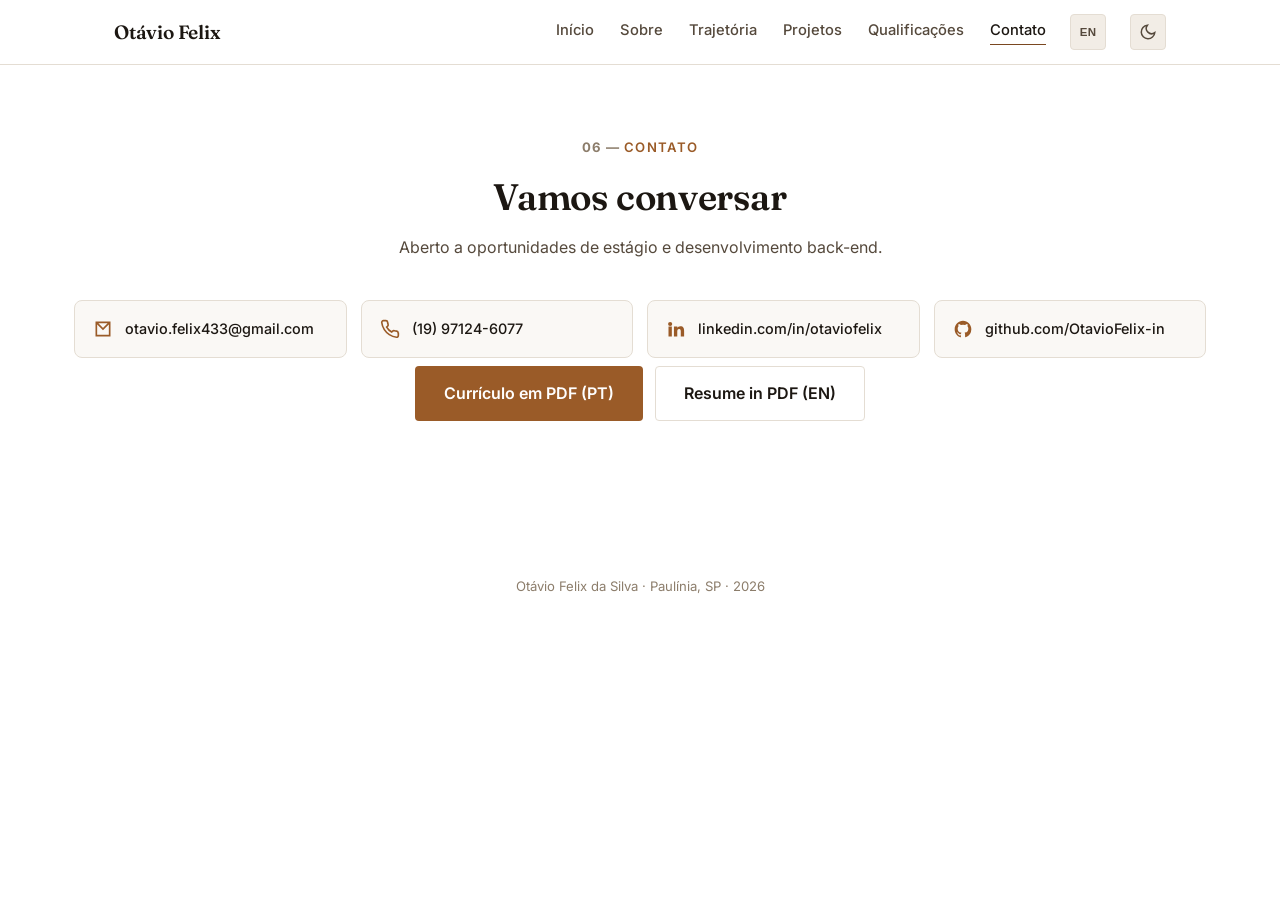
==== contato.html @ 4c93fb9f "Reestrutura o site em paginas separadas, adiciona certificados nas skills, fundo do hero, fotos e ci" ====
<!DOCTYPE html>
<html lang="pt-BR" data-theme="light">
<head>
<meta charset="UTF-8">
<meta name="viewport" content="width=device-width, initial-scale=1.0">
<title>Contato — Otávio Felix da Silva</title>
<meta name="description" content="Fale com Otávio Felix da Silva: e-mail, telefone, LinkedIn, GitHub e download do currículo.">
<link rel="preconnect" href="https://fonts.googleapis.com">
<link rel="preconnect" href="https://fonts.gstatic.com" crossorigin>
<link href="https://fonts.googleapis.com/css2?family=Inter:wght@400;500;600;700;800&family=Fraunces:ital,opsz,wght@0,9..144,500;0,9..144,600;0,9..144,700;1,9..144,500&display=swap" rel="stylesheet">
<link rel="icon" href="assets/favicon.svg" type="image/svg+xml">
<link rel="stylesheet" href="css/style.css">
</head>
<body>

<a class="skip-link" href="#conteudo" data-en="Skip to content">Pular para o conteúdo</a>

<header class="nav" id="nav">
  <div class="nav-inner">
    <a href="index.html" class="nav-logo">Otávio Felix</a>
    <nav class="nav-links" id="nav-links">
      <a href="index.html" data-en="Home">Início</a>
      <a href="sobre.html" data-en="About">Sobre</a>
      <a href="trajetoria.html" data-en="Journey">Trajetória</a>
      <a href="projetos.html" data-en="Projects">Projetos</a>
      <a href="skills.html" data-en="Qualifications">Qualificações</a>
      <a href="contato.html" class="active" data-en="Contact">Contato</a>
    </nav>
    <button id="lang-toggle" class="lang-toggle" aria-label="Switch language / Mudar idioma" title="PT / EN">
      <span id="lang-toggle-label">EN</span>
    </button>
    <button id="theme-toggle" class="theme-toggle" aria-label="Alternar tema claro/escuro" title="Alternar tema">
      <svg id="icon-sun" viewBox="0 0 24 24" width="18" height="18" fill="none" stroke="currentColor" stroke-width="2"><circle cx="12" cy="12" r="4"/><path d="M12 2v2M12 20v2M4.9 4.9l1.4 1.4M17.7 17.7l1.4 1.4M2 12h2M20 12h2M4.9 19.1l1.4-1.4M17.7 6.3l1.4-1.4"/></svg>
      <svg id="icon-moon" viewBox="0 0 24 24" width="18" height="18" fill="none" stroke="currentColor" stroke-width="2"><path d="M21 12.8A9 9 0 1 1 11.2 3 7 7 0 0 0 21 12.8Z"/></svg>
    </button>
    <button id="nav-toggle" class="nav-toggle" aria-label="Abrir menu" aria-expanded="false">
      <span></span><span></span><span></span>
    </button>
  </div>
</header>

<main id="conteudo">

  <section class="section section-first section-contact" id="contato">
    <p class="section-eyebrow" data-num="06" data-en="Contact">Contato</p>
    <h2 class="section-title" data-en="Let's talk">Vamos conversar</h2>
    <p class="section-lead" data-en="Open to internship and software development opportunities.">Aberto a oportunidades de estágio e desenvolvimento back-end.</p>

    <div class="contact-grid">
      <a class="contact-item" href="mailto:otavio.felix433@gmail.com">
        <svg viewBox="0 0 24 24" width="20" height="20" fill="none" stroke="currentColor" stroke-width="2"><path d="M4 4h16v16H4V4Zm0 0 8 8 8-8"/></svg>
        <span>otavio.felix433@gmail.com</span>
      </a>
      <a class="contact-item" href="tel:+5519971246077">
        <svg viewBox="0 0 24 24" width="20" height="20" fill="none" stroke="currentColor" stroke-width="2"><path d="M22 16.9v3a2 2 0 0 1-2.2 2 19.8 19.8 0 0 1-8.6-3.1 19.5 19.5 0 0 1-6-6A19.8 19.8 0 0 1 2.1 4.2 2 2 0 0 1 4.1 2h3a2 2 0 0 1 2 1.7c.1.9.3 1.8.6 2.7a2 2 0 0 1-.5 2.1L8 9.7a16 16 0 0 0 6 6l1.2-1.2a2 2 0 0 1 2.1-.5c.9.3 1.8.5 2.7.6a2 2 0 0 1 1.7 2Z"/></svg>
        <span>(19) 97124-6077</span>
      </a>
      <a class="contact-item" href="https://www.linkedin.com/in/otaviofelix" target="_blank" rel="noopener">
        <svg viewBox="0 0 24 24" width="20" height="20" fill="currentColor"><path d="M4.98 3.5a2.5 2.5 0 1 1 0 5 2.5 2.5 0 0 1 0-5ZM3 9h4v12H3V9Zm7 0h3.6v1.64h.05c.5-.95 1.73-1.95 3.56-1.95 3.81 0 4.52 2.5 4.52 5.76V21h-4v-5.9c0-1.4-.03-3.2-1.95-3.2-1.96 0-2.26 1.53-2.26 3.1V21h-4V9Z"/></svg>
        <span>linkedin.com/in/otaviofelix</span>
      </a>
      <a class="contact-item" href="https://github.com/OtavioFelix-in" target="_blank" rel="noopener">
        <svg viewBox="0 0 24 24" width="20" height="20" fill="currentColor"><path d="M12 2C6.48 2 2 6.58 2 12.25c0 4.53 2.87 8.37 6.84 9.73.5.1.68-.22.68-.5v-1.93c-2.78.62-3.37-1.36-3.37-1.36-.46-1.2-1.11-1.52-1.11-1.52-.9-.63.07-.62.07-.62 1 .07 1.53 1.05 1.53 1.05.9 1.56 2.34 1.11 2.91.85.09-.66.35-1.11.64-1.37-2.22-.26-4.56-1.14-4.56-5.05 0-1.12.39-2.03 1.03-2.75-.1-.26-.45-1.31.1-2.73 0 0 .84-.28 2.75 1.05a9.3 9.3 0 0 1 5 0c1.91-1.33 2.75-1.05 2.75-1.05.55 1.42.2 2.47.1 2.73.64.72 1.03 1.63 1.03 2.75 0 3.92-2.34 4.78-4.57 5.04.36.32.68.95.68 1.92v2.85c0 .28.18.6.69.5A10.26 10.26 0 0 0 22 12.25C22 6.58 17.52 2 12 2Z"/></svg>
        <span>github.com/OtavioFelix-in</span>
      </a>
    </div>

    <div class="hero-actions hero-actions-center">
      <a href="assets/curriculo-otavio-felix.pdf" class="btn btn-primary btn-lg" download>Currículo em PDF (PT)</a>
      <a href="assets/resume-otavio-felix.pdf" class="btn btn-ghost btn-lg" download>Resume in PDF (EN)</a>
    </div>
  </section>

</main>

<footer class="footer">
  <p>Otávio Felix da Silva · Paulínia, SP · <span id="year"></span></p>
</footer>

<script src="js/main.js"></script>
</body>
</html>
---- css/style.css ----
/* ============ Tokens ============ */
/* Papel de cor (regra fixa, não decorativa):
   Tema escuro (fundo preto) → acento é azul/ciano, ponto a ponto.
   Tema claro (fundo branco) → acento vira marrom/âmbar, combinando com o branco.
   --db (ciano) é reservado, nos dois temas, só para banco de dados:
   tags de SQL/PL/SQL/Oracle e o ponto da timeline em itens de trabalho técnico.
   --personal (roxo) = pontos pessoais da timeline. */
:root {
  --bg: #000000;
  --bg-elev: #111111;
  --bg-elev-2: #191919;
  --border: #2a2a2a;
  --text: #f2f0ee;
  --text-dim: #a8a29a;
  --text-dimmer: #6f6a63;
  --accent: #22d3ee;
  --accent-dim: #0e7490;
  --accent-soft: rgba(34, 211, 238, 0.12);
  --accent-ink: #06131a;
  --db: #22d3ee;
  --db-dim: #0e7490;
  --db-soft: rgba(34, 211, 238, 0.12);
  --work: #22d3ee;
  --personal: #a78bfa;
  --radius: 8px;
  --shadow: 0 10px 30px -12px rgba(0,0,0,0.6);
  --maxw: 1180px;
  --maxw-text: 760px;
  --serif: 'Fraunces', Georgia, serif;
}

[data-theme="light"] {
  --bg: #ffffff;
  --bg-elev: #faf8f5;
  --bg-elev-2: #f2ede6;
  --border: #e4ddd3;
  --text: #1c1712;
  --text-dim: #55493c;
  --text-dimmer: #8c7d6b;
  --accent: #9a5b28;
  --accent-dim: #7a4720;
  --accent-soft: rgba(154, 91, 40, 0.1);
  --accent-ink: #ffffff;
  --db: #0891b2;
  --db-dim: #0e7490;
  --db-soft: rgba(8, 145, 178, 0.1);
  --work: #9a5b28;
  --personal: #6f7d4a;
}

* { box-sizing: border-box; }
html { scroll-behavior: smooth; }

body {
  margin: 0;
  background: var(--bg);
  color: var(--text);
  font-family: 'Inter', system-ui, -apple-system, Segoe UI, sans-serif;
  line-height: 1.6;
  -webkit-font-smoothing: antialiased;
  opacity: 0;
  transition: opacity 0.22s ease;
}
body.page-loaded { opacity: 1; }
body.page-leaving { opacity: 0; }
@media (prefers-reduced-motion: reduce) {
  body { opacity: 1; transition: none; }
}

img { max-width: 100%; }

.skip-link {
  position: absolute;
  left: -999px;
  top: 0;
  background: var(--accent);
  color: #06131a;
  padding: 10px 16px;
  z-index: 200;
  border-radius: 0 0 8px 0;
  font-weight: 600;
}
.skip-link:focus { left: 0; }

/* ============ Nav ============ */
.nav {
  position: sticky;
  top: 0;
  z-index: 100;
  background: color-mix(in srgb, var(--bg) 85%, transparent);
  backdrop-filter: blur(10px);
  border-bottom: 1px solid var(--border);
}
.nav-inner {
  max-width: 1100px;
  margin: 0 auto;
  padding: 14px 24px;
  display: flex;
  align-items: center;
  gap: 24px;
}
.nav-logo {
  font-family: var(--serif);
  font-weight: 600;
  font-size: 1.2rem;
  color: var(--text);
  text-decoration: none;
  letter-spacing: -0.01em;
}
.nav-logo .dot { color: var(--accent); }
.nav-links {
  display: flex;
  gap: 26px;
  margin-left: auto;
}
.nav-links a {
  position: relative;
  color: var(--text-dim);
  text-decoration: none;
  font-size: 0.92rem;
  font-weight: 500;
  padding-bottom: 2px;
  transition: color 0.15s;
}
.nav-links a::after {
  content: '';
  position: absolute;
  left: 0;
  right: 100%;
  bottom: 0;
  height: 1px;
  background: var(--accent);
  transition: right 0.2s ease;
}
.nav-links a:hover { color: var(--text); }
.nav-links a:hover::after { right: 0; }
.nav-links a.active { color: var(--text); }
.nav-links a.active::after { right: 0; background: var(--accent-dim); }

.theme-toggle,
.lang-toggle {
  background: var(--bg-elev-2);
  border: 1px solid var(--border);
  color: var(--text-dim);
  width: 36px;
  height: 36px;
  border-radius: 4px;
  display: flex;
  align-items: center;
  justify-content: center;
  cursor: pointer;
  transition: color 0.15s, border-color 0.15s;
}
.theme-toggle:hover,
.lang-toggle:hover { color: var(--accent); border-color: var(--accent-dim); }
.theme-toggle svg { width: 18px; height: 18px; flex-shrink: 0; }
.lang-toggle {
  font-size: 0.72rem;
  font-weight: 700;
  letter-spacing: 0.02em;
}
#icon-moon { display: none; }
[data-theme="light"] #icon-sun { display: none; }
[data-theme="light"] #icon-moon { display: block; }

.nav-toggle {
  display: none;
  background: none;
  border: none;
  width: 36px;
  height: 36px;
  flex-direction: column;
  justify-content: center;
  align-items: center;
  gap: 5px;
  cursor: pointer;
}
.nav-toggle span {
  width: 20px;
  height: 2px;
  background: var(--text);
  border-radius: 2px;
}

/* ============ Hero ============ */
.hero {
  min-height: 88vh;
  display: flex;
  flex-direction: column;
  align-items: center;
  justify-content: center;
  padding: 80px 24px 40px;
  position: relative;
  overflow: hidden;
}
.hero::before {
  content: '';
  position: absolute;
  inset: 0;
  z-index: 0;
  background-image: url('../assets/hero-bg.png');
  background-size: cover;
  background-position: 78% center;
  opacity: 0;
}
[data-theme="light"] .hero::before { opacity: 0.5; }
.hero::after {
  content: '';
  position: absolute;
  inset: 0;
  z-index: 0;
  background: linear-gradient(
    to right,
    var(--bg) 0%,
    var(--bg) 46%,
    color-mix(in srgb, var(--bg) 55%, transparent) 62%,
    transparent 82%
  );
}
.hero-inner { position: relative; z-index: 1; }
@media (max-width: 900px) {
  .hero::before,
  .hero::after { display: none; }
}
.hero-inner {
  max-width: var(--maxw);
  width: 100%;
  display: grid;
  grid-template-columns: minmax(220px, 340px) 1fr;
  gap: 56px;
  align-items: center;
}

.hero-photo {
  width: 100%;
  aspect-ratio: 1 / 1;
  border-radius: 6px;
  overflow: hidden;
  border: 1px solid var(--border);
  display: flex;
  align-items: center;
  justify-content: center;
  background: var(--bg-elev-2);
  position: relative;
}
.hero-photo img { width: 100%; height: 100%; object-fit: cover; object-position: center 28%; }
.hero-photo-fallback {
  position: absolute;
  inset: 0;
  display: none;
  align-items: center;
  justify-content: center;
  font-weight: 800;
  font-size: 3rem;
  color: var(--accent);
  background: var(--accent-soft);
}
.hero-photo.no-photo img { display: none; }
.hero-photo.no-photo .hero-photo-fallback { display: flex; }

.hero-eyebrow {
  color: var(--accent);
  font-weight: 600;
  font-size: 0.85rem;
  letter-spacing: 0.08em;
  text-transform: uppercase;
  margin: 0 0 12px;
}
.hero h1 {
  font-family: var(--serif);
  font-size: clamp(2.4rem, 4.5vw, 3.6rem);
  font-weight: 600;
  letter-spacing: -0.01em;
  margin: 0 0 14px;
}
.hero-role {
  color: var(--text-dim);
  font-size: 1.1rem;
  font-weight: 500;
  margin: 0 0 18px;
}
.hero-pitch {
  color: var(--text-dim);
  max-width: 560px;
  margin: 0 0 32px;
  font-size: 1.02rem;
}
.hero-actions {
  display: flex;
  flex-wrap: wrap;
  gap: 12px;
}
.hero-actions-center { justify-content: center; }

.scroll-cue {
  position: absolute;
  bottom: 28px;
  left: 50%;
  transform: translateX(-50%);
  color: var(--text-dimmer);
  animation: bob 2s ease-in-out infinite;
}
@keyframes bob {
  0%, 100% { transform: translate(-50%, 0); }
  50% { transform: translate(-50%, 8px); }
}

/* ============ Buttons ============ */
.btn {
  display: inline-flex;
  align-items: center;
  justify-content: center;
  gap: 8px;
  padding: 11px 22px;
  border-radius: 4px;
  font-weight: 600;
  font-size: 0.92rem;
  text-decoration: none;
  border: 1px solid transparent;
  cursor: pointer;
  transition: transform 0.15s, background 0.15s, border-color 0.15s, opacity 0.15s;
}
.btn:hover { transform: translateY(-2px); }
.btn-primary {
  background: var(--accent);
  color: var(--accent-ink);
}
.btn-primary:hover { background: var(--accent); opacity: 0.92; }
.btn-ghost {
  background: transparent;
  border-color: var(--border);
  color: var(--text);
}
.btn-ghost:hover { border-color: var(--accent-dim); }
.btn-icon {
  width: 42px;
  height: 42px;
  padding: 0;
  border-radius: 4px;
  background: var(--bg-elev-2);
  border-color: var(--border);
  color: var(--text-dim);
  flex-shrink: 0;
}
.btn-icon:hover { color: var(--accent); border-color: var(--accent-dim); }
.btn-icon svg { width: 20px; height: 20px; flex-shrink: 0; }
.btn-lg { padding: 14px 28px; font-size: 1rem; margin-top: 8px; }

/* ============ Sections ============ */
.section {
  max-width: var(--maxw);
  margin: 0 auto;
  padding: 110px 24px;
}
.section-eyebrow {
  color: var(--accent);
  font-weight: 600;
  font-size: 0.82rem;
  letter-spacing: 0.08em;
  text-transform: uppercase;
  margin: 0 0 10px;
}
.section-eyebrow[data-num]::before {
  content: attr(data-num) " — ";
  color: var(--text-dimmer);
  font-weight: 700;
}
.section-title {
  font-family: var(--serif);
  font-size: clamp(1.7rem, 3.5vw, 2.3rem);
  font-weight: 600;
  letter-spacing: -0.01em;
  margin: 0 0 16px;
}
.section-lead {
  color: var(--text-dim);
  max-width: 680px;
  margin: -8px 0 40px;
}
/* Páginas sem Hero acima precisam de mais respiro no topo */
.section-first { padding-top: 72px; }

/* ============ About ============ */
.about-grid {
  display: grid;
  grid-template-columns: 1.4fr 1fr;
  gap: 48px;
  align-items: start;
  margin-top: 32px;
}
.about-text p {
  color: var(--text-dim);
  margin: 0 0 18px;
}
.about-photo {
  margin: 32px 0;
  max-width: 380px;
}
.about-photo img {
  width: 100%;
  aspect-ratio: 4 / 3;
  object-fit: cover;
  display: block;
  border-radius: 6px;
  border: 1px solid var(--border);
}
.about-photo figcaption {
  margin-top: 12px;
  padding-left: 16px;
  border-left: 2px solid var(--accent);
}
.about-quote {
  display: block;
  font-family: var(--serif);
  font-style: italic;
  font-size: 1.05rem;
  color: var(--text);
  line-height: 1.5;
}
.about-photo cite {
  display: block;
  margin-top: 6px;
  font-style: normal;
  font-size: 0.82rem;
  color: var(--text-dimmer);
}
.about-facts {
  list-style: none;
  margin: 0;
  padding: 0;
  display: flex;
  flex-direction: column;
  gap: 18px;
}
.about-facts li {
  display: flex;
  flex-direction: column;
  gap: 4px;
  padding-bottom: 16px;
  border-bottom: 1px solid var(--border);
}
.about-facts strong {
  font-size: 0.8rem;
  color: var(--text-dimmer);
  text-transform: uppercase;
  letter-spacing: 0.05em;
}
.about-facts span { color: var(--text); font-weight: 500; }

/* ============ Timeline legend ============ */
.tl-legend {
  display: flex;
  gap: 20px;
  margin: 20px 0 0;
}
.tl-legend-item {
  display: inline-flex;
  align-items: center;
  gap: 8px;
  color: var(--text-dim);
  font-size: 0.85rem;
}
.tl-legend-dot {
  display: inline-block;
  width: 10px;
  height: 10px;
  border-radius: 50%;
  background: var(--bg);
  border: 2px solid var(--work);
}
.tl-legend-dot-personal { border-color: var(--personal); }

.tl-badge-current {
  display: inline-block;
  font-size: 0.7rem;
  font-weight: 700;
  letter-spacing: 0.03em;
  text-transform: uppercase;
  color: var(--accent-ink);
  background: var(--accent);
  padding: 2px 9px;
  border-radius: 3px;
  vertical-align: middle;
  margin-right: 4px;
}

/* ============ Timeline ============ */
.timeline {
  list-style: none;
  margin: 40px 0 0;
  padding: 0;
  position: relative;
}
.timeline::before {
  content: '';
  position: absolute;
  left: 7px;
  top: 6px;
  bottom: 6px;
  width: 2px;
  background: var(--border);
}
.tl-item {
  position: relative;
  padding: 0 0 44px 34px;
}
.tl-item:last-child { padding-bottom: 0; }
.tl-dot {
  position: absolute;
  left: 0;
  top: 4px;
  width: 16px;
  height: 16px;
  border-radius: 50%;
  background: var(--bg);
  border: 2px solid var(--work);
}
.tl-personal .tl-dot { border-color: var(--personal); }
.tl-content {
  display: grid;
  grid-template-columns: 140px 1fr;
  gap: 28px;
  align-items: start;
}
.tl-year {
  padding-top: 3px;
  font-size: 0.8rem;
  font-weight: 700;
  color: var(--work);
  letter-spacing: 0.03em;
}
.tl-personal .tl-year { color: var(--personal); }
.tl-body h3 {
  font-family: var(--serif);
  margin: 0 0 8px;
  font-size: 1.25rem;
  font-weight: 600;
}
.tl-body p {
  margin: 0;
  color: var(--text-dim);
  font-size: 0.97rem;
  max-width: 680px;
}

/* ============ Cards / Projects ============ */
.cards {
  display: grid;
  grid-template-columns: repeat(auto-fit, minmax(240px, 1fr));
  gap: 20px;
  margin-top: 32px;
}
.card {
  background: var(--bg-elev);
  border: 1px solid var(--border);
  border-radius: var(--radius);
  padding: 24px;
  display: flex;
  flex-direction: column;
  gap: 12px;
  transition: border-color 0.2s, transform 0.2s;
}
.card:hover { border-color: var(--accent-dim); transform: translateY(-3px); }
a.card { text-decoration: none; color: inherit; }
.card-top h3 { font-family: var(--serif); font-weight: 600; margin: 0 0 10px; font-size: 1.15rem; }
.card-tags { display: flex; flex-wrap: wrap; gap: 6px; }
.card-tags span {
  font-size: 0.72rem;
  font-weight: 600;
  background: var(--accent-soft);
  color: var(--accent);
  padding: 4px 10px;
  border-radius: 3px;
}
/* Ciano reservado só para banco de dados */
.chips-db span,
.chips-db a {
  background: var(--db-soft);
  color: var(--db);
}
.card-problem, .card-solution {
  margin: 0;
  font-size: 0.9rem;
  color: var(--text-dim);
}
.card-problem strong, .card-solution strong { color: var(--text); }
.card-link {
  margin-top: auto;
  color: var(--accent);
  text-decoration: none;
  font-weight: 600;
  font-size: 0.88rem;
}
.card-link[aria-disabled="true"] {
  color: var(--text-dimmer);
  pointer-events: none;
}

/* ============ Skills ============ */
.skills-grid {
  display: grid;
  grid-template-columns: repeat(auto-fit, minmax(220px, 1fr));
  gap: 28px;
  margin-top: 32px;
}
.skill-group h3 {
  font-size: 0.85rem;
  text-transform: uppercase;
  letter-spacing: 0.05em;
  color: var(--text-dimmer);
  margin: 0 0 12px;
}
.chips { display: flex; flex-wrap: wrap; gap: 8px; }
.chips span,
.chips a {
  background: var(--bg-elev-2);
  border: 1px solid var(--border);
  color: var(--text);
  padding: 6px 13px;
  border-radius: 3px;
  font-size: 0.85rem;
}
.chip-cert {
  position: relative;
  text-decoration: none;
  cursor: pointer;
  transition: border-color 0.15s, color 0.15s;
}
.chip-cert::after {
  content: '';
  position: absolute;
  top: -3px;
  right: -3px;
  width: 7px;
  height: 7px;
  border-radius: 50%;
  background: var(--accent);
  border: 1.5px solid var(--bg);
}
.chip-cert:hover { border-color: var(--accent-dim); color: var(--accent); }
.chips-db .chip-cert::after { background: var(--db); }
.soft-skills {
  margin-top: 44px;
  padding-top: 28px;
  border-top: 1px solid var(--border);
  display: flex;
  flex-wrap: wrap;
  gap: 8px;
}
.soft-skills span {
  color: var(--text-dim);
  font-size: 0.85rem;
}
.soft-skills span::after { content: '·'; margin-left: 8px; color: var(--text-dimmer); }
.soft-skills span:last-child::after { content: ''; }

.courses-note {
  margin-top: 40px;
  padding-top: 24px;
  border-top: 1px solid var(--border);
  color: var(--text-dimmer);
  font-size: 0.85rem;
}

/* ============ Contato ============ */
.section-contact { text-align: center; }
.section-contact .section-lead { margin-left: auto; margin-right: auto; }
.contact-grid {
  display: grid;
  grid-template-columns: repeat(auto-fit, minmax(220px, 1fr));
  gap: 14px;
  margin-top: 8px;
  text-align: left;
}
.contact-item {
  display: flex;
  align-items: center;
  gap: 12px;
  background: var(--bg-elev);
  border: 1px solid var(--border);
  border-radius: var(--radius);
  padding: 16px 18px;
  color: var(--text);
  text-decoration: none;
  font-size: 0.9rem;
  font-weight: 500;
  transition: border-color 0.2s, transform 0.2s;
}
.contact-item:hover { border-color: var(--accent-dim); transform: translateY(-2px); color: var(--accent); }
.contact-item svg { width: 20px; height: 20px; flex-shrink: 0; color: var(--accent); }

/* ============ Footer ============ */
.footer {
  text-align: center;
  padding: 32px 24px 40px;
  color: var(--text-dimmer);
  font-size: 0.82rem;
}

/* ============ Reveal on scroll ============ */
.reveal { opacity: 0; transform: translateY(16px); transition: opacity 0.6s ease, transform 0.6s ease; }
.reveal.is-visible { opacity: 1; transform: translateY(0); }

/* ============ Responsive ============ */
@media (max-width: 760px) {
  .nav-links {
    position: fixed;
    top: 62px;
    left: 0;
    right: 0;
    background: var(--bg-elev);
    border-bottom: 1px solid var(--border);
    flex-direction: column;
    padding: 20px 24px;
    gap: 16px;
    transform: translateY(-120%);
    transition: transform 0.25s ease;
  }
  .nav-links.open { transform: translateY(0); }
  .nav-toggle { display: flex; }
  .about-grid { grid-template-columns: 1fr; gap: 32px; }
  .section { padding: 80px 20px; }
  .tl-content { grid-template-columns: 1fr; gap: 6px; }
  .hero-inner {
    grid-template-columns: 1fr;
    text-align: center;
    justify-items: center;
  }
  .hero-photo { max-width: 220px; }
  .hero-pitch { margin-left: auto; margin-right: auto; }
  .hero-actions { justify-content: center; }
  .hero { min-height: auto; padding: 56px 20px 48px; }
  .nav-inner { padding: 12px 16px; gap: 12px; }
  .nav-logo { font-size: 1rem; }
  .section { padding: 64px 16px; }
  .courses li em { white-space: normal; }
  .btn { font-size: 0.88rem; padding: 10px 18px; }
}

@media (max-width: 380px) {
  .hero h1 { font-size: 1.9rem; }
  .hero-role { font-size: 0.98rem; }
}

@media (prefers-reduced-motion: reduce) {
  html { scroll-behavior: auto; }
  .reveal { opacity: 1; transform: none; transition: none; }
  .scroll-cue { animation: none; }
}
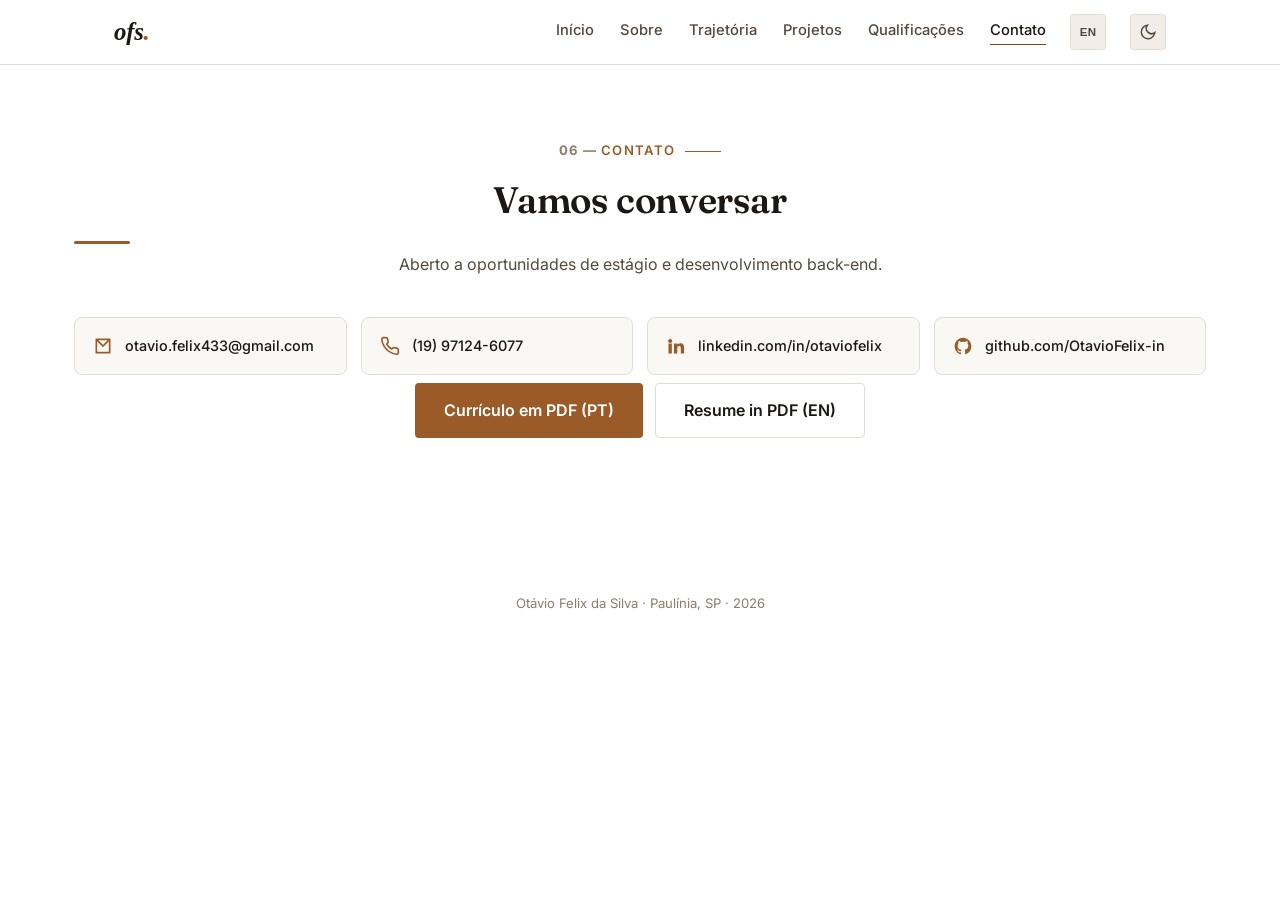
==== commit f4fe4a78: "Adiciona video de apresentacao (YouTube sob demanda), redesenha a pagina Sobre e adiciona animacoes " ====
--- a/contato.html
+++ b/contato.html
@@ -17,7 +17,7 @@
 
 <header class="nav" id="nav">
   <div class="nav-inner">
-    <a href="index.html" class="nav-logo">Otávio Felix</a>
+    <a href="index.html" class="nav-logo" aria-label="Otávio Felix — início">ofs<span class="dot">.</span></a>
     <nav class="nav-links" id="nav-links">
       <a href="index.html" data-en="Home">Início</a>
       <a href="sobre.html" data-en="About">Sobre</a>
--- a/css/style.css
+++ b/css/style.css
@@ -101,8 +101,10 @@
 }
 .nav-logo {
   font-family: var(--serif);
+  font-style: italic;
   font-weight: 600;
-  font-size: 1.2rem;
+  font-size: 1.55rem;
+  line-height: 1;
   color: var(--text);
   text-decoration: none;
   letter-spacing: -0.01em;
@@ -193,34 +195,25 @@
   position: relative;
   overflow: hidden;
 }
-.hero::before {
-  content: '';
-  position: absolute;
-  inset: 0;
+/* Arte do fundo: coluna à direita, some suave pra esquerda */
+.hero-art {
+  position: absolute;
+  top: 0;
+  right: 0;
   z-index: 0;
-  background-image: url('../assets/hero-bg.png');
-  background-size: cover;
-  background-position: 78% center;
-  opacity: 0;
-}
-[data-theme="light"] .hero::before { opacity: 0.5; }
-.hero::after {
-  content: '';
-  position: absolute;
-  inset: 0;
-  z-index: 0;
-  background: linear-gradient(
-    to right,
-    var(--bg) 0%,
-    var(--bg) 46%,
-    color-mix(in srgb, var(--bg) 55%, transparent) 62%,
-    transparent 82%
-  );
+  /* ocupa só a sobra lateral ao lado do conteúdo; some quando não cabe */
+  display: none;
+  width: min(calc((100vw - var(--maxw)) / 2 - 16px), 560px);
+  height: 100%;
+  -webkit-mask-image: linear-gradient(to right, transparent, #000 30%);
+  mask-image: linear-gradient(to right, transparent, #000 30%);
 }
 .hero-inner { position: relative; z-index: 1; }
-@media (max-width: 900px) {
-  .hero::before,
-  .hero::after { display: none; }
+@media (min-width: 2000px) {
+  .hero-art { display: block; }
+}
+@media (min-width: 1600px) {
+  :root { --maxw: 1280px; }
 }
 .hero-inner {
   max-width: var(--maxw);
@@ -380,6 +373,44 @@
 /* Páginas sem Hero acima precisam de mais respiro no topo */
 .section-first { padding-top: 72px; }
 
+/* ============ Vídeo (embed sob demanda) ============ */
+.section-video { padding-bottom: 40px; }
+.video-embed {
+  position: relative;
+  max-width: 960px;
+  aspect-ratio: 16 / 9;
+  border: 1px solid var(--border);
+  border-radius: var(--radius);
+  overflow: hidden;
+  background: var(--bg-elev);
+  box-shadow: var(--shadow);
+}
+.video-embed iframe,
+.video-play,
+.video-play img { position: absolute; inset: 0; width: 100%; height: 100%; }
+.video-play { padding: 0; border: 0; background: none; cursor: pointer; color: #fff; }
+.video-play img { object-fit: cover; transition: transform .4s ease, filter .3s ease; }
+.video-play:hover img { transform: scale(1.02); filter: brightness(.85); }
+.video-play-icon {
+  position: absolute;
+  top: 50%; left: 50%;
+  width: 76px; height: 76px;
+  margin: -38px 0 0 -38px;
+  display: flex; align-items: center; justify-content: center;
+  border-radius: 50%;
+  background: var(--accent);
+  color: var(--accent-ink);
+  box-shadow: 0 8px 24px -6px rgba(0,0,0,.5);
+  transition: transform .2s ease;
+}
+.video-play-icon svg { margin-left: 4px; }
+.video-play:hover .video-play-icon { transform: scale(1.08); }
+.video-play:focus-visible { outline: 3px solid var(--accent); outline-offset: -3px; }
+@media (max-width: 760px) {
+  .section-video { padding-bottom: 24px; }
+  .video-play-icon { width: 60px; height: 60px; margin: -30px 0 0 -30px; }
+}
+
 /* ============ About ============ */
 .about-grid {
   display: grid;
@@ -396,14 +427,32 @@
   margin: 32px 0;
   max-width: 380px;
 }
+/* Tratamento das fotos: tira o tom frio da luz e pinta com a cor do tema */
+.about-photo-frame {
+  position: relative;
+  overflow: hidden;
+  border-radius: 6px;
+  border: 1px solid var(--border);
+}
+.about-photo-frame::after {
+  content: '';
+  position: absolute;
+  inset: 0;
+  background: var(--accent);
+  mix-blend-mode: color;
+  opacity: 0.2;
+  pointer-events: none;
+}
+[data-theme="light"] .about-photo-frame::after { opacity: 0.55; }
 .about-photo img {
   width: 100%;
   aspect-ratio: 4 / 3;
   object-fit: cover;
+  object-position: 50% 42%;
   display: block;
-  border-radius: 6px;
-  border: 1px solid var(--border);
-}
+  filter: grayscale(1) contrast(1.12) brightness(0.85);
+}
+[data-theme="light"] .about-photo img { filter: grayscale(1) contrast(1.08) brightness(1.02); }
 .about-photo figcaption {
   margin-top: 12px;
   padding-left: 16px;
@@ -560,8 +609,9 @@
   gap: 12px;
   transition: border-color 0.2s, transform 0.2s;
 }
-.card:hover { border-color: var(--accent-dim); transform: translateY(-3px); }
+.card:hover { border-color: var(--accent-dim); transform: translateY(-5px); box-shadow: 0 18px 36px -18px color-mix(in srgb, var(--accent) 55%, transparent); }
 a.card { text-decoration: none; color: inherit; }
+.card-icon { display: block; width: 48px; height: 48px; margin-bottom: 16px; }
 .card-top h3 { font-family: var(--serif); font-weight: 600; margin: 0 0 10px; font-size: 1.15rem; }
 .card-tags { display: flex; flex-wrap: wrap; gap: 6px; }
 .card-tags span {
@@ -698,10 +748,223 @@
 }
 
 /* ============ Reveal on scroll ============ */
-.reveal { opacity: 0; transform: translateY(16px); transition: opacity 0.6s ease, transform 0.6s ease; }
+.reveal {
+  opacity: 0;
+  transform: translateY(22px);
+  transition: opacity 0.7s ease, transform 0.7s cubic-bezier(.2,.7,.2,1);
+  transition-delay: var(--d, 0ms);
+}
 .reveal.is-visible { opacity: 1; transform: translateY(0); }
+.reveal-left { transform: translateX(-32px); }
+.reveal-right { transform: translateX(32px); }
+.reveal-left.is-visible, .reveal-right.is-visible { transform: translateX(0); }
+/* cards: depois de aparecer, voltam a responder rápido ao hover */
+.card.reveal.is-visible { transition: opacity 0.7s ease var(--d,0ms), transform 0.2s ease, border-color 0.2s, box-shadow 0.2s; }
+
+
+/* ============ Movimento (loops e entradas) ============ */
+/* Barra de progresso de leitura */
+.scroll-progress {
+  position: absolute;
+  left: 0; bottom: -1px;
+  height: 2px; width: 100%;
+  background: linear-gradient(90deg, var(--accent-dim), var(--accent));
+  transform: scaleX(0);
+  transform-origin: left;
+  pointer-events: none;
+}
+
+/* Título: traço que se desenha quando a seção aparece */
+.section-title { position: relative; padding-bottom: 14px; }
+.section-title::after {
+  content: '';
+  position: absolute;
+  left: 0; bottom: 0;
+  width: 56px; height: 3px; border-radius: 2px;
+  background: var(--accent);
+  transform: scaleX(0);
+  transform-origin: left;
+  transition: transform 0.7s cubic-bezier(.2,.7,.2,1) 0.3s;
+}
+.is-visible .section-title::after, .section-title.is-visible::after { transform: scaleX(1); }
+.section-eyebrow { position: relative; display: inline-block; }
+.section-eyebrow::after {
+  content: '';
+  display: inline-block;
+  width: 0; height: 1px;
+  margin-left: 10px; vertical-align: middle;
+  background: var(--accent);
+  transition: width 0.8s ease 0.2s;
+}
+.is-visible .section-eyebrow::after { width: 36px; }
+
+/* Hero: aura que passeia, foto que flutua e pulsa */
+.hero::before {
+  content: '';
+  position: absolute;
+  width: 520px; height: 520px;
+  left: -140px; top: 8%;
+  border-radius: 50%;
+  background: radial-gradient(circle, var(--accent-soft), transparent 68%);
+  animation: drift 16s ease-in-out infinite alternate;
+  pointer-events: none;
+}
+@keyframes drift {
+  from { transform: translate(0, 0) scale(1); }
+  to   { transform: translate(180px, 60px) scale(1.25); }
+}
+.hero-photo, .about-portrait { animation: float 6s ease-in-out infinite, ringPulse 3.6s ease-out infinite; }
+@keyframes float {
+  0%, 100% { transform: translateY(0); }
+  50% { transform: translateY(-10px); }
+}
+@keyframes ringPulse {
+  0%   { box-shadow: 0 0 0 0 color-mix(in srgb, var(--accent) 45%, transparent); }
+  70%, 100% { box-shadow: 0 0 0 20px transparent; }
+}
+.hero-text > * { animation: rise 0.8s cubic-bezier(.2,.7,.2,1) both; }
+.hero-text > :nth-child(1) { animation-delay: .15s; }
+.hero-text > :nth-child(2) { animation-delay: .27s; }
+.hero-text > :nth-child(3) { animation-delay: .39s; }
+.hero-text > :nth-child(4) { animation-delay: .51s; }
+.hero-text > :nth-child(5) { animation-delay: .63s; }
+@keyframes rise {
+  from { opacity: 0; transform: translateY(18px); }
+  to   { opacity: 1; transform: translateY(0); }
+}
+.cursor-blink { animation: blink 1.1s steps(1) infinite; }
+@keyframes blink { 50% { opacity: 0; } }
+.pulse-dot { animation: dotPulse 2.4s ease-in-out infinite; transform-box: fill-box; transform-origin: center; }
+@keyframes dotPulse {
+  0%, 100% { transform: scale(1); opacity: 1; }
+  50% { transform: scale(2.2); opacity: .45; }
+}
+
+/* Faixa de tecnologias (loop infinito) */
+.marquee {
+  display: flex;
+  overflow: hidden;
+  border-block: 1px solid var(--border);
+  background: var(--bg-elev);
+  -webkit-mask-image: linear-gradient(to right, transparent, #000 8%, #000 92%, transparent);
+  mask-image: linear-gradient(to right, transparent, #000 8%, #000 92%, transparent);
+}
+.marquee-track {
+  display: flex;
+  flex-shrink: 0;
+  min-width: 100%;
+  justify-content: space-around;
+  animation: marquee 32s linear infinite;
+}
+.marquee:hover .marquee-track { animation-play-state: paused; }
+.marquee-track span {
+  padding: 16px 28px;
+  font-family: ui-monospace, Consolas, monospace;
+  font-size: 0.92rem;
+  color: var(--text-dim);
+  white-space: nowrap;
+}
+.marquee-track span::before { content: '/ '; color: var(--accent); }
+@keyframes marquee { to { transform: translateX(-100%); } }
+
+/* ============ Sobre (redesenhado) ============ */
+.about-intro {
+  display: grid;
+  grid-template-columns: minmax(220px, 340px) 1fr;
+  gap: 56px;
+  align-items: center;
+}
+.about-portrait {
+  position: relative;
+  aspect-ratio: 1 / 1;
+  border-radius: 6px;
+  border: 1px solid var(--border);
+  background: var(--bg-elev-2);
+  overflow: hidden;
+}
+.about-portrait img { width: 100%; height: 100%; object-fit: cover; object-position: center 28%; display: block; }
+.about-portrait-fallback {
+  position: absolute; inset: 0; display: none;
+  align-items: center; justify-content: center;
+  font-weight: 800; font-size: 3rem; color: var(--accent); background: var(--accent-soft);
+}
+.about-portrait.no-photo img { display: none; }
+.about-portrait.no-photo .about-portrait-fallback { display: flex; }
+.about-lead { color: var(--text-dim); font-size: 1.05rem; max-width: 600px; margin: 0 0 28px; }
+.about-intro-text .section-title { font-size: clamp(2rem, 4vw, 3rem); }
+
+.stats {
+  display: grid;
+  grid-template-columns: repeat(3, 1fr);
+  gap: 16px;
+  margin-top: 64px;
+}
+.stat {
+  padding: 24px 20px;
+  text-align: center;
+  border: 1px solid var(--border);
+  border-radius: var(--radius);
+  background: var(--bg-elev);
+}
+.stat.is-visible { transition: opacity 0.7s ease var(--d,0ms), transform 0.2s ease, border-color 0.2s; }
+.stat.is-visible:hover { border-color: var(--accent-dim); transform: translateY(-4px); }
+.stat-num {
+  display: block;
+  font-family: var(--serif);
+  font-size: clamp(2.2rem, 5vw, 3.2rem);
+  font-weight: 600;
+  line-height: 1.1;
+  color: var(--accent);
+}
+.stat-label { color: var(--text-dim); font-size: 0.88rem; }
+
+.about .about-facts {
+  display: grid;
+  grid-template-columns: repeat(2, 1fr);
+  gap: 16px;
+  margin-top: 16px;
+}
+.about .about-facts li {
+  padding: 18px 20px;
+  border: 1px solid var(--border);
+  border-left: 3px solid var(--accent);
+  border-radius: var(--radius);
+  background: var(--bg-elev);
+}
+.about .about-facts li.is-visible { transition: opacity 0.7s ease var(--d,0ms), transform 0.2s ease, border-color 0.2s; }
+.about .about-facts li.is-visible:hover { transform: translateX(6px); border-color: var(--accent-dim); border-left-color: var(--accent); }
+
+.about-story { display: flex; flex-direction: column; gap: 56px; }
+.about-row {
+  display: grid;
+  grid-template-columns: minmax(260px, 420px) 1fr;
+  gap: 56px;
+  align-items: center;
+}
+.about-row .about-photo { margin: 0; max-width: none; }
+.about-body { color: var(--text-dim); font-size: 1.05rem; margin: 0; }
+.about-banner { margin: 0; position: relative; }
+.about-banner .about-photo-frame img { aspect-ratio: 21 / 9; object-position: 50% 40%; width: 100%; }
+.about-banner figcaption {
+  margin-top: 14px; padding-left: 16px; border-left: 2px solid var(--accent); max-width: 640px;
+}
+.about-banner cite { display: block; margin-top: 6px; font-style: normal; font-size: 0.82rem; color: var(--text-dimmer); }
+
+/* Fotos respirando devagar, em loop */
+.about-photo-frame img { animation: kenburns 18s ease-in-out infinite alternate; }
+@keyframes kenburns { from { transform: scale(1); } to { transform: scale(1.08); } }
+
+/* Entradas laterais não podem gerar rolagem horizontal */
+main { overflow-x: clip; }
 
 /* ============ Responsive ============ */
+@media (max-width: 1000px) {
+  .hero-inner, .about-intro, .about-row { gap: 36px; }
+  .nav-links { gap: 18px; }
+  .nav-inner { gap: 16px; }
+  .stat { padding: 20px 12px; }
+}
+
 @media (max-width: 760px) {
   .nav-links {
     position: fixed;
@@ -718,7 +981,17 @@
   }
   .nav-links.open { transform: translateY(0); }
   .nav-toggle { display: flex; }
-  .about-grid { grid-template-columns: 1fr; gap: 32px; }
+  .about-intro, .about-row { grid-template-columns: 1fr; gap: 32px; }
+  .about-intro { text-align: center; }
+  .about-portrait { max-width: 220px; margin: 0 auto; }
+  .about-lead { margin-left: auto; margin-right: auto; }
+  .about-intro-text .hero-actions { justify-content: center; }
+  .stats { gap: 10px; margin-top: 44px; }
+  .stat { padding: 18px 8px; }
+  .about .about-facts { grid-template-columns: 1fr; }
+  .about-story { gap: 40px; }
+  .about-banner .about-photo-frame img { aspect-ratio: 4 / 3; }
+  .hero::before { display: none; }
   .section { padding: 80px 20px; }
   .tl-content { grid-template-columns: 1fr; gap: 6px; }
   .hero-inner {
@@ -731,7 +1004,7 @@
   .hero-actions { justify-content: center; }
   .hero { min-height: auto; padding: 56px 20px 48px; }
   .nav-inner { padding: 12px 16px; gap: 12px; }
-  .nav-logo { font-size: 1rem; }
+  .nav-logo { font-size: 1.35rem; }
   .section { padding: 64px 16px; }
   .courses li em { white-space: normal; }
   .btn { font-size: 0.88rem; padding: 10px 18px; }
@@ -745,5 +1018,8 @@
 @media (prefers-reduced-motion: reduce) {
   html { scroll-behavior: auto; }
   .reveal { opacity: 1; transform: none; transition: none; }
-  .scroll-cue { animation: none; }
-}
+  .scroll-cue, .hero::before, .hero-photo, .about-portrait, .hero-text > *,
+  .cursor-blink, .pulse-dot, .marquee-track, .about-photo-frame img { animation: none; }
+  .section-title::after { transition: none; transform: scaleX(1); }
+  .section-eyebrow::after { transition: none; width: 36px; }
+}
